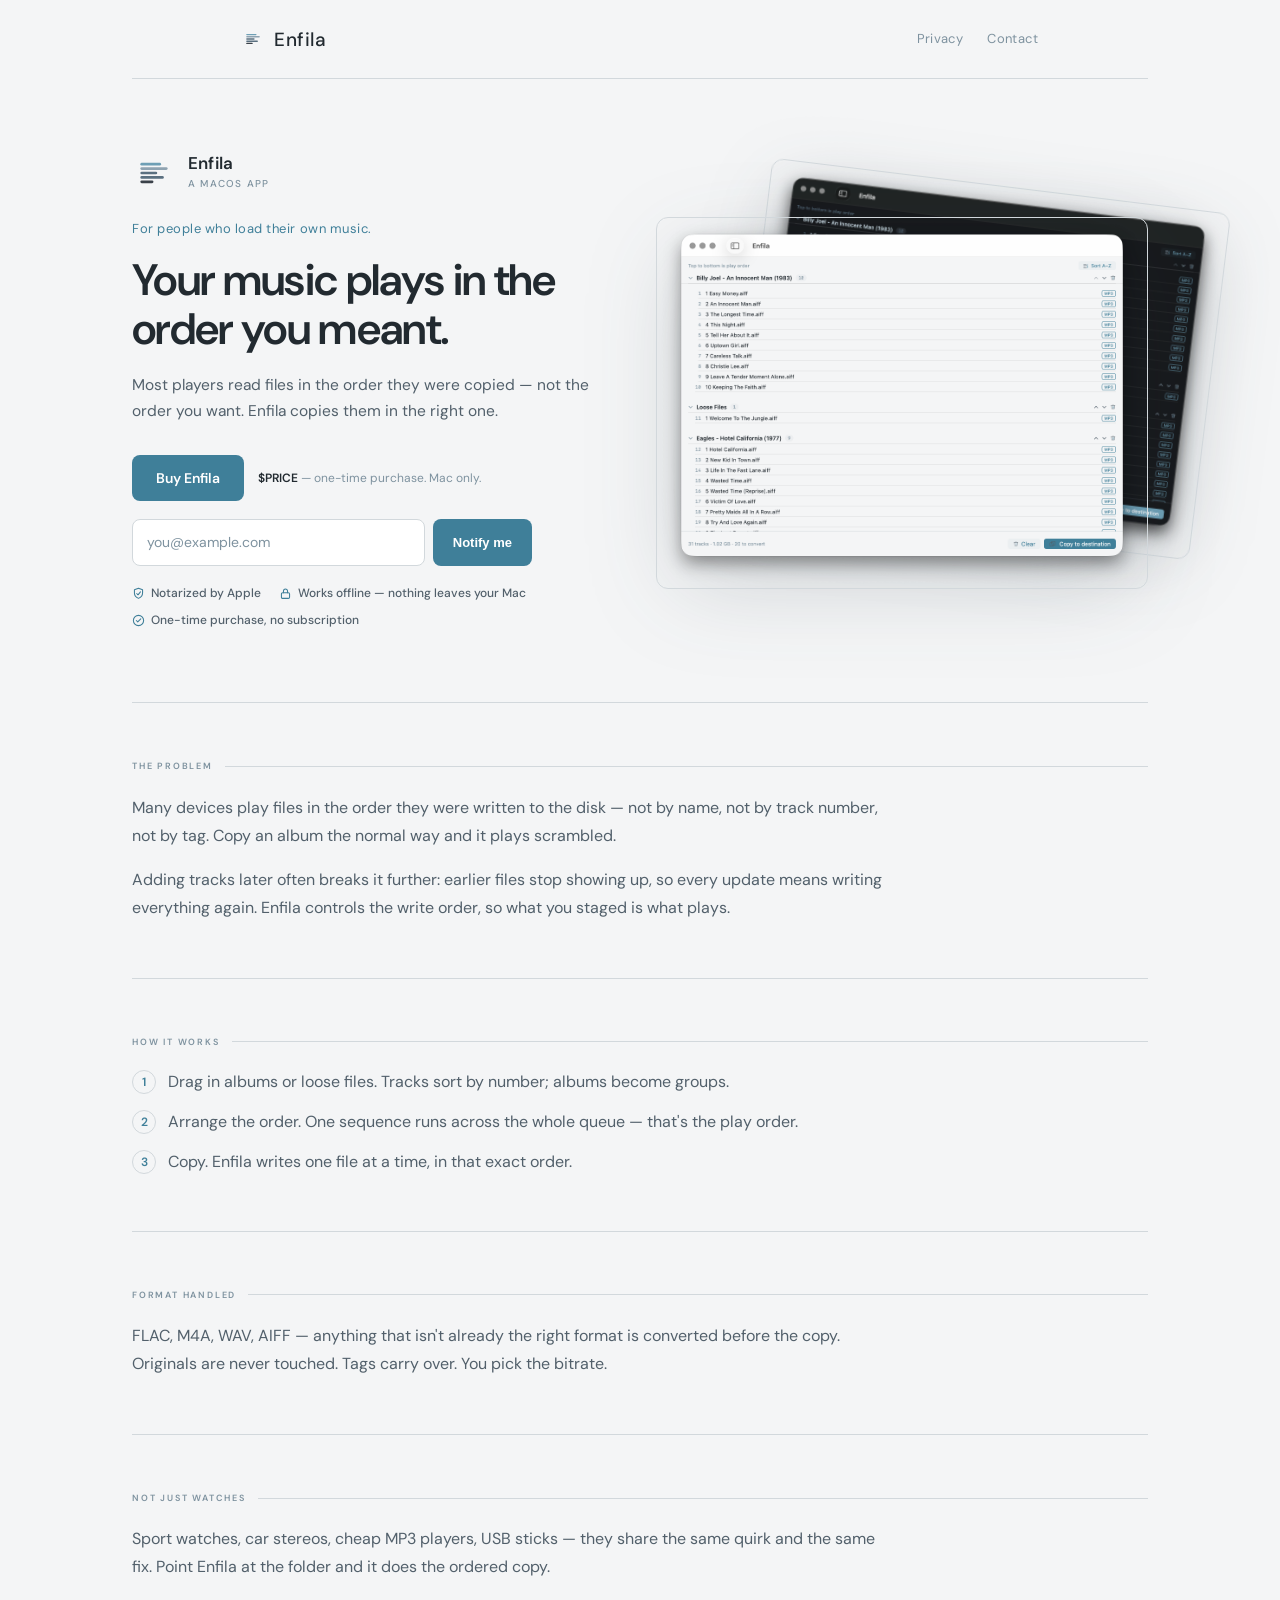
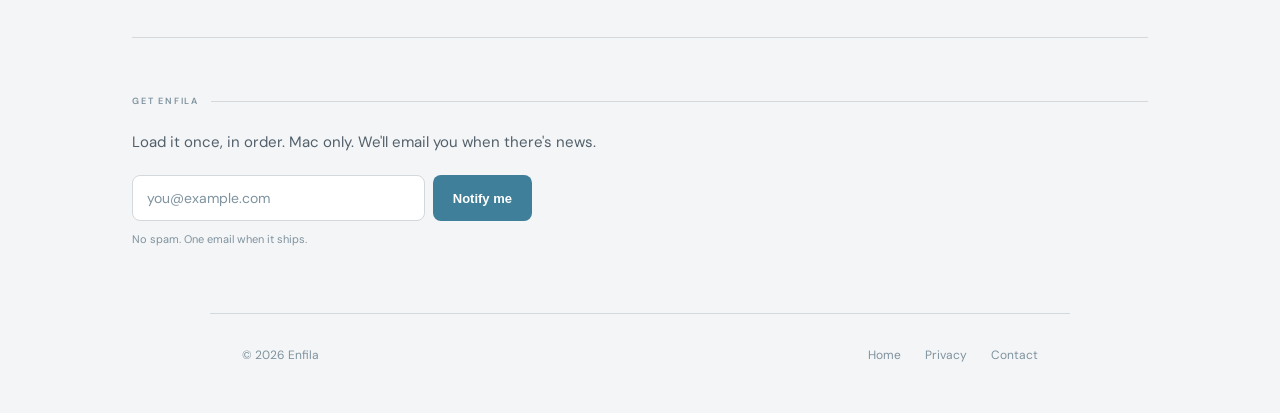
==== index.html @ cf87464e "Enfila marketing site + privacy page" ====
<!DOCTYPE html>
<html lang="en">
<head>
<meta charset="utf-8">
<meta name="viewport" content="width=device-width, initial-scale=1">
<title>Enfila — your music plays in the order you meant</title>
<meta name="description" content="Enfila stages music and writes it to a device in a deliberate order, so it plays the way you arranged it. A native macOS tool.">
<meta property="og:title" content="Enfila — your music plays in the order you meant">
<meta property="og:description" content="Most players read files in the order they were copied, not the order you want. Enfila fixes that.">
<meta property="og:type" content="website">
<link rel="icon" href="img/mark.svg" type="image/svg+xml">
<link rel="preconnect" href="https://fonts.googleapis.com">
<link rel="preconnect" href="https://fonts.gstatic.com" crossorigin>
<link href="https://fonts.googleapis.com/css2?family=DM+Sans:wght@400;500;600&display=swap" rel="stylesheet">
<link rel="stylesheet" href="css/style.css">
</head>
<body>

<!-- Nav -->
<nav>
  <a href="index.html" class="nav-wordmark" aria-label="Enfila home">
    <svg width="22" height="22" viewBox="0 0 1024 1024" aria-hidden="true">
      <rect x="194.56" y="275.46" width="482.51" height="63.49" rx="31.74" fill="#6E9FB5"/>
      <rect x="194.56" y="377.86" width="634.88" height="63.49" rx="31.74" fill="#8FA3B1"/>
      <rect x="194.56" y="480.26" width="393.63" height="63.49" rx="31.74" fill="#5A7080"/>
      <rect x="194.56" y="582.66" width="546.00" height="63.49" rx="31.74" fill="#5A7080"/>
      <rect x="194.56" y="685.06" width="304.74" height="63.49" rx="31.74" fill="#3A4149"/>
    </svg>
    <span class="nav-wordmark-text">Enfila</span>
  </a>
  <div class="nav-links">
    <a href="privacy.html">Privacy</a>
    <a href="mailto:Hello@enfila.app">Contact</a>
  </div>
</nav>

<div class="rule"><hr></div>

<!-- Hero -->
<section class="hero">
  <div class="hero-text">
    <div class="app-icon-mark">
      <svg width="44" height="44" viewBox="0 0 1024 1024" aria-hidden="true">
        <rect x="194.56" y="275.46" width="482.51" height="63.49" rx="31.74" fill="#6E9FB5"/>
        <rect x="194.56" y="377.86" width="634.88" height="63.49" rx="31.74" fill="#8FA3B1"/>
        <rect x="194.56" y="480.26" width="393.63" height="63.49" rx="31.74" fill="#5A7080"/>
        <rect x="194.56" y="582.66" width="546.00" height="63.49" rx="31.74" fill="#5A7080"/>
        <rect x="194.56" y="685.06" width="304.74" height="63.49" rx="31.74" fill="#3A4149"/>
      </svg>
      <div>
        <div class="app-icon-name">Enfila</div>
        <div class="app-icon-byline">A macOS app</div>
      </div>
    </div>

    <p class="hero-audience">For people who load their own music.</p>
    <h1>Your music plays in the order you meant.</h1>
    <p class="hero-sub">Most players read files in the order they were copied — not the order you want. Enfila copies them in the right one.</p>

    <!-- BUY ROW — keep when shipping; remove when pre-launch. -->
    <div class="buy-row">
      <a href="https://enfila.lemonsqueezy.com/checkout/buy/a7d39575-3db5-4ff4-99bb-8c974c9e13f9" class="buy-btn">Buy Enfila</a>
      <span class="buy-note"><strong class="buy-price">$PRICE</strong> — one-time purchase. Mac only.</span>
    </div>
    <!-- /BUY ROW -->

    <!-- EMAIL CAPTURE — keep when pre-launch; remove when shipping. -->
    <form class="email-form" action="FORM_ENDPOINT" method="post">
      <input type="email" name="email" placeholder="you@example.com" aria-label="Email address" required>
      <button type="submit">Notify me</button>
    </form>
    <!-- /EMAIL CAPTURE -->

    <div class="trust-row">
      <span class="trust-chip">
        <svg viewBox="0 0 16 16" fill="none" aria-hidden="true"><path d="M8 1.5l5 2v4c0 3.2-2.1 5.4-5 6.5-2.9-1.1-5-3.3-5-6.5v-4l5-2z" stroke="currentColor" stroke-width="1.3" stroke-linejoin="round"/><path d="M5.8 8l1.6 1.6L10.4 6" stroke="currentColor" stroke-width="1.3" stroke-linecap="round" stroke-linejoin="round"/></svg>
        Notarized by Apple
      </span>
      <span class="trust-chip">
        <svg viewBox="0 0 16 16" fill="none" aria-hidden="true"><rect x="3" y="7" width="10" height="7" rx="1.5" stroke="currentColor" stroke-width="1.3"/><path d="M5.5 7V5a2.5 2.5 0 015 0v2" stroke="currentColor" stroke-width="1.3" stroke-linecap="round"/></svg>
        Works offline — nothing leaves your Mac
      </span>
      <span class="trust-chip">
        <svg viewBox="0 0 16 16" fill="none" aria-hidden="true"><circle cx="8" cy="8" r="6.3" stroke="currentColor" stroke-width="1.3"/><path d="M5.3 8l1.8 1.8L10.8 6" stroke="currentColor" stroke-width="1.3" stroke-linecap="round" stroke-linejoin="round"/></svg>
        One-time purchase, no subscription
      </span>
    </div>
  </div>

  <!-- Dual screenshot: replace img/stage-*.png with real app exports (same paths). -->
  <div class="hero-graphic">
    <img class="shot-back" src="img/stage-dark.png" alt="" aria-hidden="true" loading="lazy">
    <img class="shot-front" src="img/stage-light.png" alt="The Enfila staging window: albums and tracks in a single play-order queue." loading="lazy">
  </div>
</section>

<div class="rule"><hr></div>

<!-- The problem -->
<section class="section">
  <div class="section-label">The problem</div>
  <div class="section-body">
    <p>Many devices play files in the order they were written to the disk — not by name, not by track number, not by tag. Copy an album the normal way and it plays scrambled.</p>
    <p>Adding tracks later often breaks it further: earlier files stop showing up, so every update means writing everything again. Enfila controls the write order, so what you staged is what plays.</p>
  </div>
</section>

<div class="rule"><hr></div>

<!-- How it works -->
<section class="section">
  <div class="section-label">How it works</div>
  <ol class="beats">
    <li>Drag in albums or loose files. Tracks sort by number; albums become groups.</li>
    <li>Arrange the order. One sequence runs across the whole queue — that's the play order.</li>
    <li>Copy. Enfila writes one file at a time, in that exact order.</li>
  </ol>
</section>

<div class="rule"><hr></div>

<!-- Format handled -->
<section class="section">
  <div class="section-label">Format handled</div>
  <div class="section-body">
    <p>FLAC, M4A, WAV, AIFF — anything that isn't already the right format is converted before the copy. Originals are never touched. Tags carry over. You pick the bitrate.</p>
  </div>
</section>

<div class="rule"><hr></div>

<!-- Not just watches -->
<section class="section">
  <div class="section-label">Not just watches</div>
  <div class="section-body">
    <p>Sport watches, car stereos, cheap MP3 players, USB sticks — they share the same quirk and the same fix. Point Enfila at the folder and it does the ordered copy.</p>
  </div>
</section>

<div class="rule"><hr></div>

<!-- Close -->
<section class="section" id="get">
  <div class="section-label">Get Enfila</div>
  <p class="close-caption">Load it once, in order. Mac only. We'll email you when there's news.</p>

  <!-- EMAIL CAPTURE — keep when pre-launch; swap for the buy row below when shipping. -->
  <form class="email-form" action="FORM_ENDPOINT" method="post">
    <input type="email" name="email" placeholder="you@example.com" aria-label="Email address" required>
    <button type="submit">Notify me</button>
  </form>
  <p class="form-note">No spam. One email when it ships.</p>
  <!-- /EMAIL CAPTURE -->

  <!-- BUY ROW — keep when shipping; remove when pre-launch.
  <div class="buy-row">
    <a href="https://enfila.lemonsqueezy.com/checkout/buy/a7d39575-3db5-4ff4-99bb-8c974c9e13f9" class="buy-btn">Buy Enfila</a>
    <span class="buy-note"><strong class="buy-price">$PRICE</strong> — one-time purchase. Mac only.</span>
  </div>
  -->
</section>

<footer>
  <span class="footer-copy">© 2026 Enfila</span>
  <div class="footer-links">
    <a href="index.html">Home</a>
    <a href="privacy.html">Privacy</a>
    <a href="mailto:Hello@enfila.app">Contact</a>
  </div>
</footer>

</body>
</html>
---- css/style.css ----
/* Enfila — marketing site.
   Palette via CSS variables. Light is the base; dark via prefers-color-scheme.
   No analytics, no tracking, no cookies. */

:root {
  --bg:     #F4F5F6;
  --card:   #FFFFFF;
  --border: #D2D8DC;
  --muted:  #7E929F;
  --stroke: #52606B;
  --text:   #222A30;
  --accent: #3F7F99;
  --accent-hover: #356a80;
  --accent-ink: #FFFFFF;
  --shadow: rgba(40,55,65,0.18);
  --shadow-strong: rgba(40,55,65,0.28);
}

@media (prefers-color-scheme: dark) {
  :root {
    --bg:     #16191C;
    --card:   #1E2226;
    --border: #3A4149;
    --muted:  #5A7080;
    --stroke: #8FA3B1;
    --text:   #C8D8E2;
    --accent: #6E9FB5;
    --accent-hover: #7fb0c6;
    --accent-ink: #0E1417;
    --shadow: rgba(0,0,0,0.45);
    --shadow-strong: rgba(0,0,0,0.55);
  }
}

*, *::before, *::after { box-sizing: border-box; margin: 0; padding: 0; }

html { font-size: 16px; -webkit-text-size-adjust: 100%; }

body {
  background: var(--bg);
  color: var(--text);
  font-family: "DM Sans", system-ui, -apple-system, "Segoe UI", Roboto, sans-serif;
  line-height: 1.6;
  -webkit-font-smoothing: antialiased;
}

a { color: var(--accent); text-decoration: none; }
a:hover { text-decoration: underline; }

/* ---- Nav ---- */
nav {
  max-width: 860px;
  margin: 0 auto;
  padding: 1.75rem 2rem;
  display: flex;
  align-items: center;
  justify-content: space-between;
}
.nav-wordmark {
  display: flex;
  align-items: center;
  gap: 10px;
  color: var(--text);
}
.nav-wordmark:hover { text-decoration: none; }
.nav-wordmark svg { display: block; }
.nav-wordmark-text {
  font-size: 19px;
  font-weight: 500;
  letter-spacing: 0.03em;
  line-height: 1;
}
.nav-links { display: flex; gap: 1.5rem; align-items: baseline; }
.nav-links a {
  font-size: 13px;
  color: var(--muted);
  letter-spacing: 0.03em;
}
.nav-links a:hover { color: var(--text); }

/* ---- Hairline rule ---- */
.rule { max-width: 1080px; margin: 0 auto; padding: 0 2rem; }
.rule hr { border: none; border-top: 1px solid var(--border); }

/* ---- Hero ---- */
.hero {
  max-width: 1080px;
  margin: 0 auto;
  padding: 4.5rem 2rem;
  display: grid;
  grid-template-columns: 1fr 1.05fr;
  gap: 3.5rem;
  align-items: center;
}
.app-icon-mark {
  display: flex; align-items: center; gap: 12px;
  margin-bottom: 1.5rem;
}
.app-icon-mark svg { display: block; }
.app-icon-name {
  font-size: 17px; font-weight: 600; color: var(--text);
  line-height: 1.1; letter-spacing: 0.01em;
}
.app-icon-byline {
  font-size: 10px; font-weight: 500;
  letter-spacing: 0.12em; text-transform: uppercase;
  color: var(--muted); margin-top: 3px;
}
.hero-audience {
  font-size: 13px;
  color: var(--accent);
  letter-spacing: 0.04em;
  margin-bottom: 1rem;
}
.hero h1 {
  font-size: clamp(28px, 4vw, 44px);
  font-weight: 600;
  line-height: 1.12;
  letter-spacing: -0.015em;
  color: var(--text);
  margin-bottom: 1.1rem;
}
.hero-sub {
  font-size: 15.5px;
  color: var(--stroke);
  line-height: 1.7;
  margin-bottom: 1.9rem;
  max-width: 32em;
}

/* ---- Buy / email ---- */
.buy-row {
  display: flex; align-items: center; gap: 14px;
  flex-wrap: wrap; margin-bottom: 18px;
}
.buy-btn {
  display: inline-block;
  padding: 12px 24px;
  font-size: 14px;
  font-weight: 600;
  background: var(--accent);
  color: var(--accent-ink);
  border: none;
  border-radius: 8px;
  cursor: pointer;
  white-space: nowrap;
  transition: background 0.15s, opacity 0.15s;
}
.buy-btn:hover { background: var(--accent-hover); text-decoration: none; }
.buy-note { font-size: 12px; color: var(--muted); }
.buy-price { font-weight: 600; color: var(--text); }

.email-form { display: flex; gap: 8px; max-width: 400px; margin-bottom: 18px; }
.email-form input[type="email"] {
  flex: 1; min-width: 0;
  padding: 11px 14px;
  font: inherit; font-size: 14px;
  background: var(--card);
  border: 1px solid var(--border);
  border-radius: 8px;
  color: var(--text);
  outline: none;
  transition: border-color 0.15s;
}
.email-form input[type="email"]::placeholder { color: var(--muted); }
.email-form input[type="email"]:focus { border-color: var(--accent); }
.email-form button {
  padding: 11px 20px;
  font-size: 13px; font-weight: 600;
  background: var(--accent);
  color: var(--accent-ink);
  border: none; border-radius: 8px;
  cursor: pointer; white-space: nowrap;
  transition: background 0.15s;
}
.email-form button:hover { background: var(--accent-hover); }
.form-note { font-size: 11px; color: var(--muted); margin-top: -8px; margin-bottom: 8px; }

/* trust chips */
.trust-row { display: flex; flex-wrap: wrap; gap: 8px 18px; margin-top: 4px; }
.trust-chip {
  display: inline-flex; align-items: center; gap: 6px;
  font-size: 12px; font-weight: 500;
  color: var(--stroke); white-space: nowrap;
}
.trust-chip svg { width: 13px; height: 13px; flex: none; color: var(--accent); }

/* ---- Hero graphic (dual screenshot overlap) ---- */
.hero-graphic { position: relative; padding: 9% 0 4%; }
.hero-graphic img {
  display: block; width: 100%; height: auto;
  border-radius: 12px;
  border: 1px solid var(--border);
}
.hero-graphic .shot-front {
  position: relative; z-index: 2;
  filter: drop-shadow(0 22px 44px var(--shadow));
}
.hero-graphic .shot-back {
  position: absolute; top: -4%; right: -9%;
  width: 94%; z-index: 1;
  transform: rotate(7deg);
  transform-origin: bottom left;
  filter: drop-shadow(0 18px 36px var(--shadow-strong));
}

/* ---- Sections ---- */
.section { max-width: 1080px; margin: 0 auto; padding: 3.5rem 2rem; }
.section-label {
  font-size: 9px; font-weight: 600;
  letter-spacing: 0.2em; text-transform: uppercase;
  color: var(--muted);
  margin-bottom: 1.25rem;
  display: flex; align-items: center; gap: 12px;
}
.section-label::after { content: ''; flex: 1; height: 1px; background: var(--border); }
.section-body { max-width: 760px; }
.section-body p {
  font-size: 16px;
  color: var(--stroke);
  line-height: 1.75;
}
.section-body p + p { margin-top: 1rem; }

/* numbered beats */
.beats { list-style: none; max-width: 760px; margin-top: 0.25rem; }
.beats li {
  position: relative;
  padding: 0 0 0.9rem 36px;
  color: var(--stroke);
  font-size: 16px;
  line-height: 1.6;
}
.beats li:last-child { padding-bottom: 0; }
.beats li::before {
  counter-increment: beat;
  content: counter(beat);
  position: absolute; left: 0; top: 1px;
  width: 24px; height: 24px;
  border: 1px solid var(--border);
  border-radius: 999px;
  color: var(--accent);
  font-size: 12px; font-weight: 600;
  text-align: center; line-height: 23px;
}
.beats { counter-reset: beat; }

/* ---- Close ---- */
.close-caption {
  font-size: 15px; color: var(--stroke);
  line-height: 1.75; max-width: 480px; margin-bottom: 1.25rem;
}

/* ---- Footer ---- */
footer {
  max-width: 860px;
  margin: 0 auto;
  padding: 2rem 2rem 3rem;
  display: flex; justify-content: space-between; align-items: baseline;
  border-top: 1px solid var(--border);
}
.footer-copy { font-size: 12px; color: var(--muted); }
.footer-links { display: flex; gap: 1.5rem; }
.footer-links a { font-size: 12px; color: var(--muted); }
.footer-links a:hover { color: var(--text); }

/* ---- Privacy page ---- */
.page { max-width: 760px; margin: 0 auto; padding: 3.5rem 2rem 1rem; }
.page h1 { font-size: 30px; font-weight: 600; margin-bottom: 6px; letter-spacing: -0.01em; }
.page .updated { color: var(--muted); font-size: 13px; margin-bottom: 2rem; }
.page h2 {
  font-size: 11px; font-weight: 600;
  letter-spacing: 0.16em; text-transform: uppercase;
  color: var(--muted);
  margin: 2.25rem 0 0.6rem;
}
.page p, .page li { color: var(--stroke); font-size: 16px; line-height: 1.7; }
.page ul { padding-left: 20px; margin-top: 0.4rem; }
.page li { margin-bottom: 0.3rem; }

/* ---- Responsive ---- */
@media (max-width: 760px) {
  .hero {
    grid-template-columns: 1fr;
    gap: 2.5rem;
    padding: 3rem 2rem;
  }
  .hero-graphic { padding: 0; margin-top: 0.5rem; }
  .hero-graphic .shot-back {
    position: relative; top: 0; right: 0; width: 100%;
    transform: none; margin-bottom: 1rem;
  }
  .email-form { max-width: 100%; }
  footer { flex-direction: column; gap: 1rem; }
}
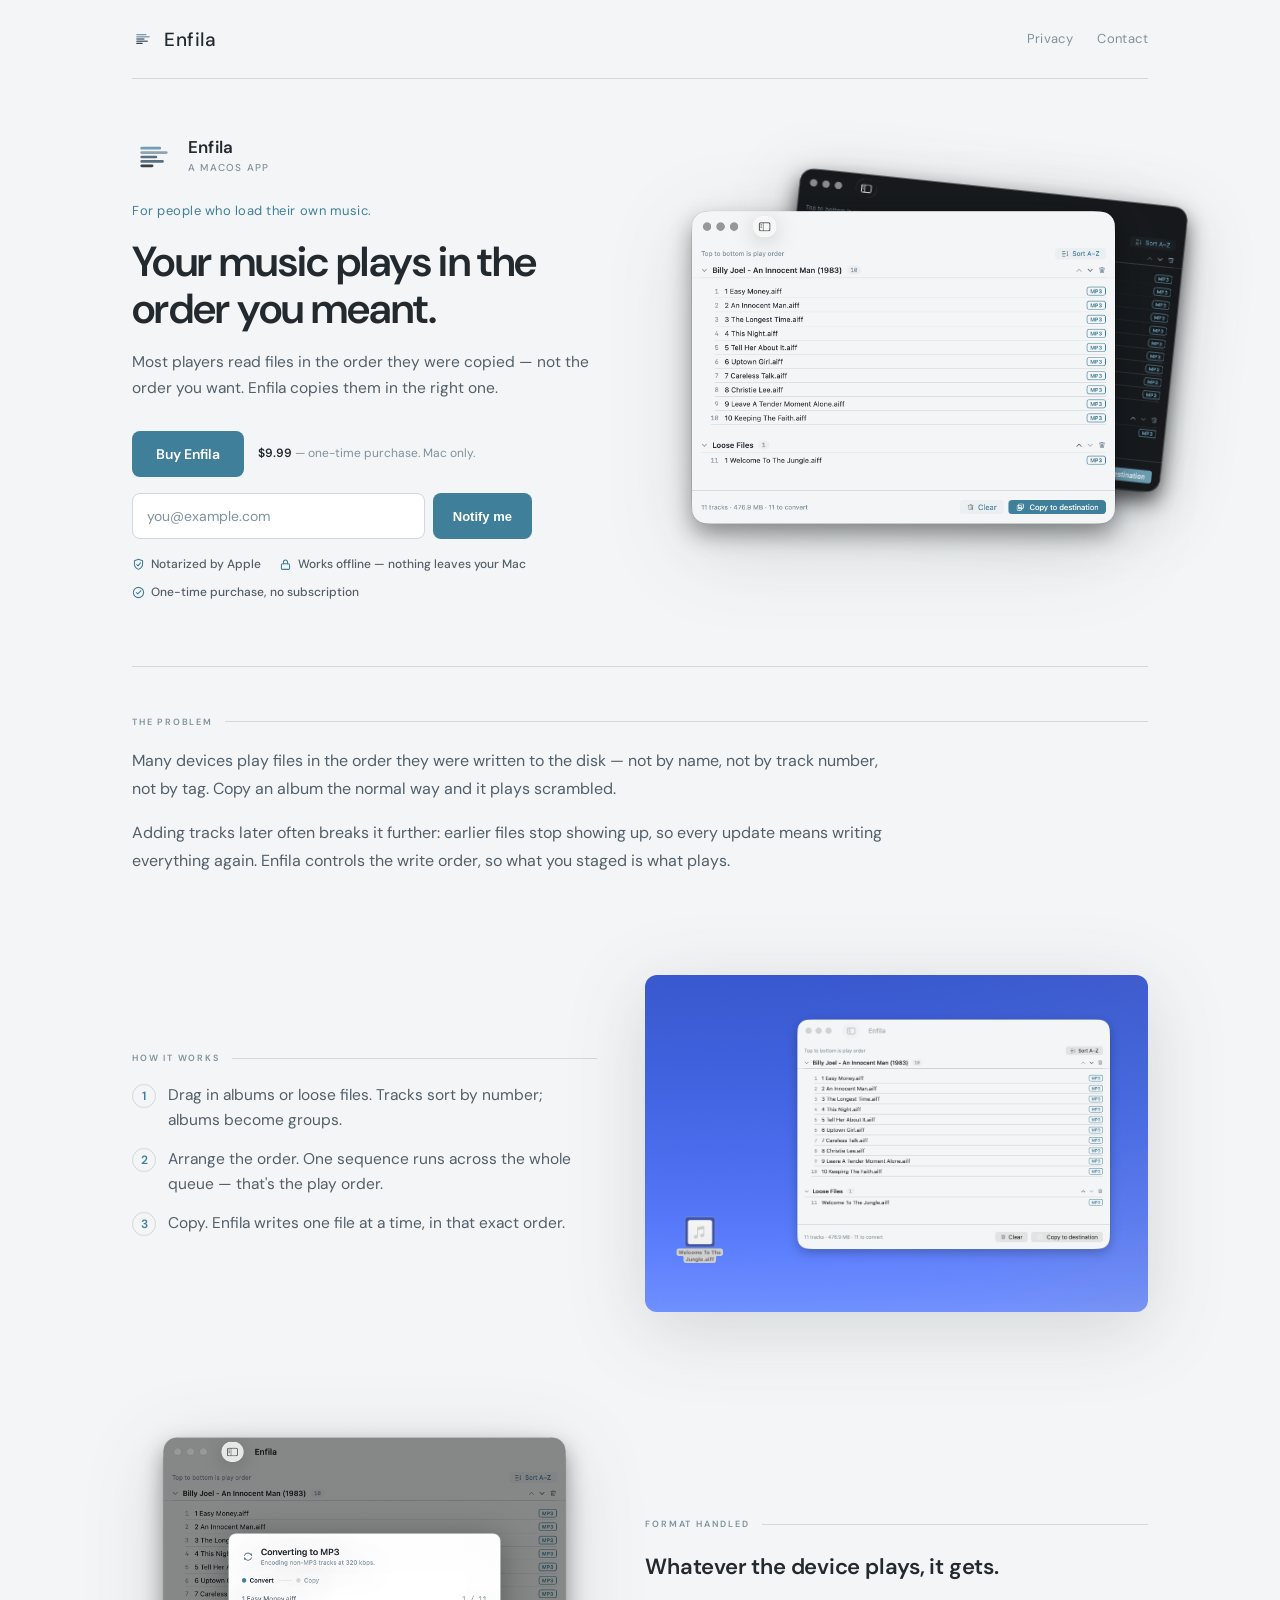
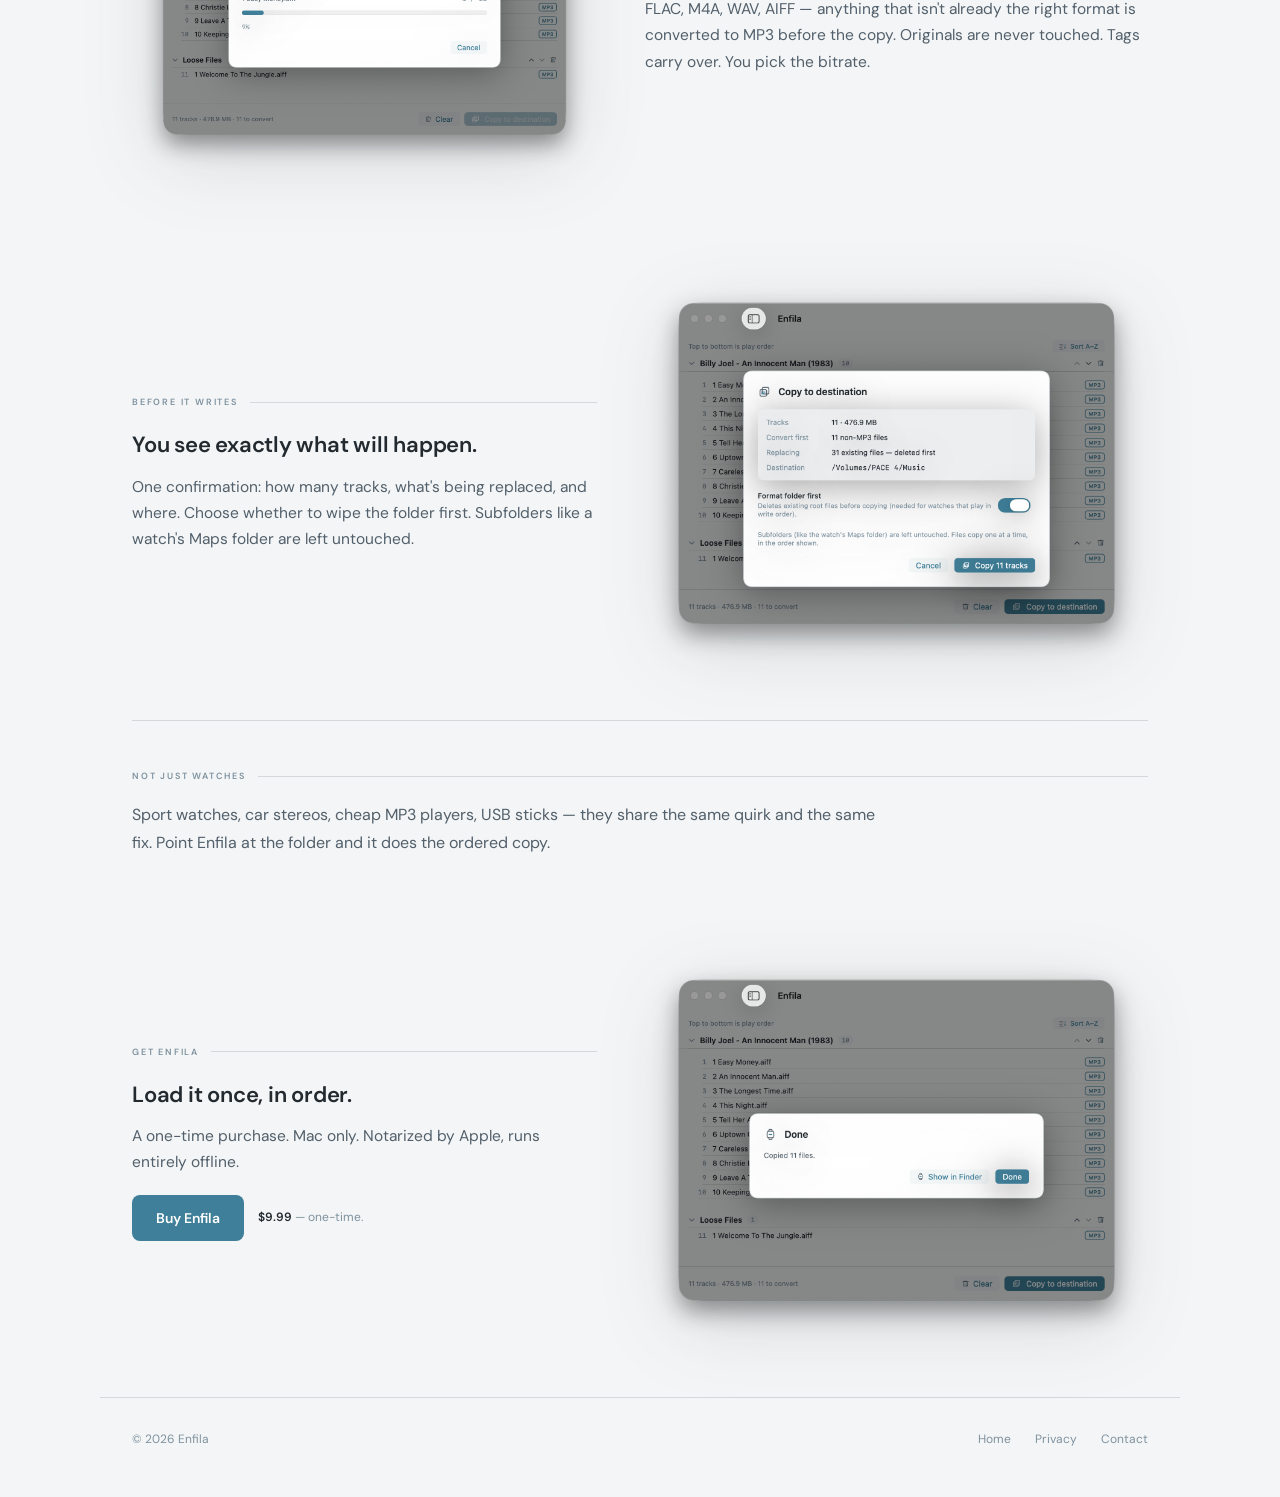
==== commit 524a1e53: "Real app screenshots, aligned nav/footer, contact page, $9.99" ====
--- a/index.html
+++ b/index.html
@@ -17,7 +17,7 @@
 <body>
 
 <!-- Nav -->
-<nav>
+<nav class="band">
   <a href="index.html" class="nav-wordmark" aria-label="Enfila home">
     <svg width="22" height="22" viewBox="0 0 1024 1024" aria-hidden="true">
       <rect x="194.56" y="275.46" width="482.51" height="63.49" rx="31.74" fill="#6E9FB5"/>
@@ -30,14 +30,14 @@
   </a>
   <div class="nav-links">
     <a href="privacy.html">Privacy</a>
-    <a href="mailto:Hello@enfila.app">Contact</a>
+    <a href="contact.html">Contact</a>
   </div>
 </nav>
 
-<div class="rule"><hr></div>
+<div class="rule band"><hr></div>
 
 <!-- Hero -->
-<section class="hero">
+<section class="hero band">
   <div class="hero-text">
     <div class="app-icon-mark">
       <svg width="44" height="44" viewBox="0 0 1024 1024" aria-hidden="true">
@@ -60,7 +60,7 @@
     <!-- BUY ROW — keep when shipping; remove when pre-launch. -->
     <div class="buy-row">
       <a href="https://enfila.lemonsqueezy.com/checkout/buy/a7d39575-3db5-4ff4-99bb-8c974c9e13f9" class="buy-btn">Buy Enfila</a>
-      <span class="buy-note"><strong class="buy-price">$PRICE</strong> — one-time purchase. Mac only.</span>
+      <span class="buy-note"><strong class="buy-price">$9.99</strong> — one-time purchase. Mac only.</span>
     </div>
     <!-- /BUY ROW -->
 
@@ -87,17 +87,17 @@
     </div>
   </div>
 
-  <!-- Dual screenshot: replace img/stage-*.png with real app exports (same paths). -->
+  <!-- Dual screenshot: dark behind, light in front -->
   <div class="hero-graphic">
     <img class="shot-back" src="img/stage-dark.png" alt="" aria-hidden="true" loading="lazy">
     <img class="shot-front" src="img/stage-light.png" alt="The Enfila staging window: albums and tracks in a single play-order queue." loading="lazy">
   </div>
 </section>
 
-<div class="rule"><hr></div>
+<div class="rule band"><hr></div>
 
 <!-- The problem -->
-<section class="section">
+<section class="section band">
   <div class="section-label">The problem</div>
   <div class="section-body">
     <p>Many devices play files in the order they were written to the disk — not by name, not by track number, not by tag. Copy an album the normal way and it plays scrambled.</p>
@@ -105,67 +105,89 @@
   </div>
 </section>
 
-<div class="rule"><hr></div>
-
-<!-- How it works -->
-<section class="section">
-  <div class="section-label">How it works</div>
-  <ol class="beats">
-    <li>Drag in albums or loose files. Tracks sort by number; albums become groups.</li>
-    <li>Arrange the order. One sequence runs across the whole queue — that's the play order.</li>
-    <li>Copy. Enfila writes one file at a time, in that exact order.</li>
-  </ol>
-</section>
-
-<div class="rule"><hr></div>
-
-<!-- Format handled -->
-<section class="section">
-  <div class="section-label">Format handled</div>
-  <div class="section-body">
-    <p>FLAC, M4A, WAV, AIFF — anything that isn't already the right format is converted before the copy. Originals are never touched. Tags carry over. You pick the bitrate.</p>
+<!-- How it works (text + drag screenshot) -->
+<section class="feature band">
+  <div class="feature-text">
+    <div class="section-label">How it works</div>
+    <ol class="beats">
+      <li>Drag in albums or loose files. Tracks sort by number; albums become groups.</li>
+      <li>Arrange the order. One sequence runs across the whole queue — that's the play order.</li>
+      <li>Copy. Enfila writes one file at a time, in that exact order.</li>
+    </ol>
+  </div>
+  <div class="feature-shot">
+    <picture>
+      <source srcset="img/drag-dark.png" media="(prefers-color-scheme: dark)">
+      <img src="img/drag-light.png" alt="Dragging a track onto the Enfila window to stage it." loading="lazy">
+    </picture>
   </div>
 </section>
 
-<div class="rule"><hr></div>
+<!-- Format handled (convert screenshot + text) -->
+<section class="feature reverse band">
+  <div class="feature-text">
+    <div class="section-label">Format handled</div>
+    <h2>Whatever the device plays, it gets.</h2>
+    <p>FLAC, M4A, WAV, AIFF — anything that isn't already the right format is converted to MP3 before the copy. Originals are never touched. Tags carry over. You pick the bitrate.</p>
+  </div>
+  <div class="feature-shot">
+    <picture>
+      <source srcset="img/convert-dark.png" media="(prefers-color-scheme: dark)">
+      <img src="img/convert-light.png" alt="Enfila converting non-MP3 tracks before copying." loading="lazy">
+    </picture>
+  </div>
+</section>
+
+<!-- Safe copy (text + confirm screenshot) -->
+<section class="feature band">
+  <div class="feature-text">
+    <div class="section-label">Before it writes</div>
+    <h2>You see exactly what will happen.</h2>
+    <p>One confirmation: how many tracks, what's being replaced, and where. Choose whether to wipe the folder first. Subfolders like a watch's Maps folder are left untouched.</p>
+  </div>
+  <div class="feature-shot">
+    <picture>
+      <source srcset="img/confirm-dark.png" media="(prefers-color-scheme: dark)">
+      <img src="img/confirm-light.png" alt="Enfila's copy confirmation showing track count, what's replaced, and the destination." loading="lazy">
+    </picture>
+  </div>
+</section>
+
+<div class="rule band"><hr></div>
 
 <!-- Not just watches -->
-<section class="section">
+<section class="section band">
   <div class="section-label">Not just watches</div>
   <div class="section-body">
     <p>Sport watches, car stereos, cheap MP3 players, USB sticks — they share the same quirk and the same fix. Point Enfila at the folder and it does the ordered copy.</p>
   </div>
 </section>
 
-<div class="rule"><hr></div>
-
-<!-- Close -->
-<section class="section" id="get">
-  <div class="section-label">Get Enfila</div>
-  <p class="close-caption">Load it once, in order. Mac only. We'll email you when there's news.</p>
-
-  <!-- EMAIL CAPTURE — keep when pre-launch; swap for the buy row below when shipping. -->
-  <form class="email-form" action="FORM_ENDPOINT" method="post">
-    <input type="email" name="email" placeholder="you@example.com" aria-label="Email address" required>
-    <button type="submit">Notify me</button>
-  </form>
-  <p class="form-note">No spam. One email when it ships.</p>
-  <!-- /EMAIL CAPTURE -->
-
-  <!-- BUY ROW — keep when shipping; remove when pre-launch.
-  <div class="buy-row">
-    <a href="https://enfila.lemonsqueezy.com/checkout/buy/a7d39575-3db5-4ff4-99bb-8c974c9e13f9" class="buy-btn">Buy Enfila</a>
-    <span class="buy-note"><strong class="buy-price">$PRICE</strong> — one-time purchase. Mac only.</span>
+<!-- Close (CTA + done screenshot) -->
+<section class="feature band" id="get">
+  <div class="feature-text">
+    <div class="section-label">Get Enfila</div>
+    <h2>Load it once, in order.</h2>
+    <p class="close-caption">A one-time purchase. Mac only. Notarized by Apple, runs entirely offline.</p>
+    <div class="buy-row">
+      <a href="https://enfila.lemonsqueezy.com/checkout/buy/a7d39575-3db5-4ff4-99bb-8c974c9e13f9" class="buy-btn">Buy Enfila</a>
+      <span class="buy-note"><strong class="buy-price">$9.99</strong> — one-time.</span>
+    </div>
   </div>
-  -->
+  <div class="feature-shot">
+    <picture>
+      <source srcset="img/done-dark.png" media="(prefers-color-scheme: dark)">
+      <img src="img/done-light.png" alt="Enfila finished: files copied in order." loading="lazy">
+    </picture>
+  </div>
 </section>
 
-<footer>
+<footer class="band">
   <span class="footer-copy">© 2026 Enfila</span>
   <div class="footer-links">
     <a href="index.html">Home</a>
     <a href="privacy.html">Privacy</a>
-    <a href="mailto:Hello@enfila.app">Contact</a>
+    <a href="contact.html">Contact</a>
   </div>
 </footer>
 
--- a/css/style.css
+++ b/css/style.css
@@ -1,6 +1,5 @@
 /* Enfila — marketing site.
-   Palette via CSS variables. Light is the base; dark via prefers-color-scheme.
-   No analytics, no tracking, no cookies. */
+   Light is the base; dark via prefers-color-scheme. No analytics/cookies. */
 
 :root {
   --bg:     #F4F5F6;
@@ -12,8 +11,11 @@
   --accent: #3F7F99;
   --accent-hover: #356a80;
   --accent-ink: #FFFFFF;
-  --shadow: rgba(40,55,65,0.18);
-  --shadow-strong: rgba(40,55,65,0.28);
+  --shadow: rgba(40,55,65,0.16);
+  --shadow-strong: rgba(40,55,65,0.24);
+
+  --w: 1080px;          /* shared band width — keeps nav/footer/body aligned */
+  --pad: 2rem;
 }
 
 @media (prefers-color-scheme: dark) {
@@ -32,6 +34,9 @@
   }
 }
 
+/* Narrow pages (privacy, contact): everything aligns to a tighter column. */
+body.narrow { --w: 760px; }
+
 *, *::before, *::after { box-sizing: border-box; margin: 0; padding: 0; }
 
 html { font-size: 16px; -webkit-text-size-adjust: 100%; }
@@ -47,216 +52,161 @@
 a { color: var(--accent); text-decoration: none; }
 a:hover { text-decoration: underline; }
 
+/* Every top-level band shares the same width + padding, so left edges align. */
+.band {
+  max-width: var(--w);
+  margin: 0 auto;
+  padding-left: var(--pad);
+  padding-right: var(--pad);
+}
+
 /* ---- Nav ---- */
 nav {
-  max-width: 860px;
-  margin: 0 auto;
-  padding: 1.75rem 2rem;
   display: flex;
   align-items: center;
   justify-content: space-between;
+  padding-top: 1.75rem;
+  padding-bottom: 1.75rem;
 }
 .nav-wordmark {
-  display: flex;
-  align-items: center;
-  gap: 10px;
+  display: flex; align-items: center; gap: 10px;
   color: var(--text);
 }
 .nav-wordmark:hover { text-decoration: none; }
 .nav-wordmark svg { display: block; }
-.nav-wordmark-text {
-  font-size: 19px;
-  font-weight: 500;
-  letter-spacing: 0.03em;
-  line-height: 1;
-}
+.nav-wordmark-text { font-size: 19px; font-weight: 500; letter-spacing: 0.03em; line-height: 1; }
 .nav-links { display: flex; gap: 1.5rem; align-items: baseline; }
-.nav-links a {
-  font-size: 13px;
-  color: var(--muted);
-  letter-spacing: 0.03em;
-}
+.nav-links a { font-size: 13px; color: var(--muted); letter-spacing: 0.03em; }
 .nav-links a:hover { color: var(--text); }
 
-/* ---- Hairline rule ---- */
-.rule { max-width: 1080px; margin: 0 auto; padding: 0 2rem; }
+/* ---- Hairline ---- */
 .rule hr { border: none; border-top: 1px solid var(--border); }
 
 /* ---- Hero ---- */
 .hero {
-  max-width: 1080px;
-  margin: 0 auto;
-  padding: 4.5rem 2rem;
   display: grid;
-  grid-template-columns: 1fr 1.05fr;
-  gap: 3.5rem;
+  grid-template-columns: 1fr 1.02fr;
+  gap: 3rem;
   align-items: center;
-}
-.app-icon-mark {
-  display: flex; align-items: center; gap: 12px;
-  margin-bottom: 1.5rem;
-}
+  padding-top: 3.5rem;
+  padding-bottom: 4rem;
+}
+.app-icon-mark { display: flex; align-items: center; gap: 12px; margin-bottom: 1.4rem; }
 .app-icon-mark svg { display: block; }
-.app-icon-name {
-  font-size: 17px; font-weight: 600; color: var(--text);
-  line-height: 1.1; letter-spacing: 0.01em;
-}
+.app-icon-name { font-size: 17px; font-weight: 600; line-height: 1.1; letter-spacing: 0.01em; }
 .app-icon-byline {
-  font-size: 10px; font-weight: 500;
-  letter-spacing: 0.12em; text-transform: uppercase;
-  color: var(--muted); margin-top: 3px;
-}
-.hero-audience {
-  font-size: 13px;
-  color: var(--accent);
-  letter-spacing: 0.04em;
-  margin-bottom: 1rem;
-}
+  font-size: 10px; font-weight: 500; letter-spacing: 0.12em;
+  text-transform: uppercase; color: var(--muted); margin-top: 3px;
+}
+.hero-audience { font-size: 13px; color: var(--accent); letter-spacing: 0.04em; margin-bottom: 1rem; }
 .hero h1 {
-  font-size: clamp(28px, 4vw, 44px);
-  font-weight: 600;
-  line-height: 1.12;
-  letter-spacing: -0.015em;
-  color: var(--text);
-  margin-bottom: 1.1rem;
+  font-size: clamp(28px, 4vw, 42px);
+  font-weight: 600; line-height: 1.12; letter-spacing: -0.015em;
+  margin-bottom: 1.05rem;
 }
 .hero-sub {
-  font-size: 15.5px;
-  color: var(--stroke);
-  line-height: 1.7;
-  margin-bottom: 1.9rem;
-  max-width: 32em;
+  font-size: 15.5px; color: var(--stroke); line-height: 1.7;
+  margin-bottom: 1.8rem; max-width: 32em;
 }
 
 /* ---- Buy / email ---- */
-.buy-row {
-  display: flex; align-items: center; gap: 14px;
-  flex-wrap: wrap; margin-bottom: 18px;
-}
+.buy-row { display: flex; align-items: center; gap: 14px; flex-wrap: wrap; margin-bottom: 16px; }
 .buy-btn {
-  display: inline-block;
-  padding: 12px 24px;
-  font-size: 14px;
-  font-weight: 600;
-  background: var(--accent);
-  color: var(--accent-ink);
-  border: none;
-  border-radius: 8px;
-  cursor: pointer;
-  white-space: nowrap;
-  transition: background 0.15s, opacity 0.15s;
+  display: inline-block; padding: 12px 24px;
+  font-size: 14px; font-weight: 600;
+  background: var(--accent); color: var(--accent-ink);
+  border: none; border-radius: 8px; cursor: pointer; white-space: nowrap;
+  transition: background 0.15s;
 }
 .buy-btn:hover { background: var(--accent-hover); text-decoration: none; }
 .buy-note { font-size: 12px; color: var(--muted); }
 .buy-price { font-weight: 600; color: var(--text); }
 
-.email-form { display: flex; gap: 8px; max-width: 400px; margin-bottom: 18px; }
+.email-form { display: flex; gap: 8px; max-width: 400px; margin-bottom: 16px; }
 .email-form input[type="email"] {
-  flex: 1; min-width: 0;
-  padding: 11px 14px;
+  flex: 1; min-width: 0; padding: 11px 14px;
   font: inherit; font-size: 14px;
-  background: var(--card);
-  border: 1px solid var(--border);
-  border-radius: 8px;
-  color: var(--text);
-  outline: none;
+  background: var(--card); border: 1px solid var(--border);
+  border-radius: 8px; color: var(--text); outline: none;
   transition: border-color 0.15s;
 }
 .email-form input[type="email"]::placeholder { color: var(--muted); }
 .email-form input[type="email"]:focus { border-color: var(--accent); }
 .email-form button {
-  padding: 11px 20px;
-  font-size: 13px; font-weight: 600;
-  background: var(--accent);
-  color: var(--accent-ink);
-  border: none; border-radius: 8px;
-  cursor: pointer; white-space: nowrap;
+  padding: 11px 20px; font-size: 13px; font-weight: 600;
+  background: var(--accent); color: var(--accent-ink);
+  border: none; border-radius: 8px; cursor: pointer; white-space: nowrap;
   transition: background 0.15s;
 }
 .email-form button:hover { background: var(--accent-hover); }
-.form-note { font-size: 11px; color: var(--muted); margin-top: -8px; margin-bottom: 8px; }
+.form-note { font-size: 11px; color: var(--muted); margin-top: -6px; margin-bottom: 8px; }
 
 /* trust chips */
 .trust-row { display: flex; flex-wrap: wrap; gap: 8px 18px; margin-top: 4px; }
-.trust-chip {
-  display: inline-flex; align-items: center; gap: 6px;
-  font-size: 12px; font-weight: 500;
-  color: var(--stroke); white-space: nowrap;
-}
+.trust-chip { display: inline-flex; align-items: center; gap: 6px; font-size: 12px; font-weight: 500; color: var(--stroke); white-space: nowrap; }
 .trust-chip svg { width: 13px; height: 13px; flex: none; color: var(--accent); }
 
-/* ---- Hero graphic (dual screenshot overlap) ---- */
-.hero-graphic { position: relative; padding: 9% 0 4%; }
-.hero-graphic img {
+/* ---- Hero graphic (dual screenshot, no border) ---- */
+.hero-graphic { position: relative; padding: 7% 0 3%; }
+.hero-graphic img { display: block; width: 100%; height: auto; border-radius: 10px; }
+.hero-graphic .shot-front { position: relative; z-index: 2; filter: drop-shadow(0 20px 40px var(--shadow)); }
+.hero-graphic .shot-back {
+  position: absolute; top: -3%; right: -8%; width: 92%; z-index: 1;
+  transform: rotate(6deg); transform-origin: bottom left;
+  filter: drop-shadow(0 16px 32px var(--shadow-strong));
+}
+
+/* ---- Plain text section ---- */
+.section { padding-top: 3rem; padding-bottom: 3rem; }
+.section-label {
+  font-size: 9px; font-weight: 600; letter-spacing: 0.2em; text-transform: uppercase;
+  color: var(--muted); margin-bottom: 1.1rem;
+  display: flex; align-items: center; gap: 12px;
+}
+.section-label::after { content: ''; flex: 1; height: 1px; background: var(--border); }
+.section-body { max-width: 760px; }
+.section-body p { font-size: 16px; color: var(--stroke); line-height: 1.75; }
+.section-body p + p { margin-top: 1rem; }
+
+.beats { list-style: none; max-width: 540px; margin-top: 0.25rem; }
+.beats li { position: relative; padding: 0 0 0.9rem 36px; color: var(--stroke); font-size: 15.5px; line-height: 1.6; }
+.beats li:last-child { padding-bottom: 0; }
+.beats { counter-reset: beat; }
+.beats li::before {
+  counter-increment: beat; content: counter(beat);
+  position: absolute; left: 0; top: 1px;
+  width: 24px; height: 24px; border: 1px solid var(--border); border-radius: 999px;
+  color: var(--accent); font-size: 12px; font-weight: 600; text-align: center; line-height: 23px;
+}
+
+/* ---- Feature: text + screenshot, alternating, no border ---- */
+.feature {
+  display: grid;
+  grid-template-columns: 1fr 1.08fr;
+  gap: 3rem;
+  align-items: center;
+  padding-top: 3.25rem;
+  padding-bottom: 3.25rem;
+}
+.feature.reverse .feature-text { order: 2; }
+.feature.reverse .feature-shot { order: 1; }
+.feature-text h2 { font-size: 22px; font-weight: 600; margin: 0 0 0.7rem; letter-spacing: -0.01em; }
+.feature-text p { font-size: 15.5px; color: var(--stroke); line-height: 1.7; max-width: 34em; }
+.feature-text p + p { margin-top: 0.8rem; }
+.feature-shot img {
   display: block; width: 100%; height: auto;
   border-radius: 12px;
-  border: 1px solid var(--border);
-}
-.hero-graphic .shot-front {
-  position: relative; z-index: 2;
-  filter: drop-shadow(0 22px 44px var(--shadow));
-}
-.hero-graphic .shot-back {
-  position: absolute; top: -4%; right: -9%;
-  width: 94%; z-index: 1;
-  transform: rotate(7deg);
-  transform-origin: bottom left;
-  filter: drop-shadow(0 18px 36px var(--shadow-strong));
-}
-
-/* ---- Sections ---- */
-.section { max-width: 1080px; margin: 0 auto; padding: 3.5rem 2rem; }
-.section-label {
-  font-size: 9px; font-weight: 600;
-  letter-spacing: 0.2em; text-transform: uppercase;
-  color: var(--muted);
-  margin-bottom: 1.25rem;
-  display: flex; align-items: center; gap: 12px;
-}
-.section-label::after { content: ''; flex: 1; height: 1px; background: var(--border); }
-.section-body { max-width: 760px; }
-.section-body p {
-  font-size: 16px;
-  color: var(--stroke);
-  line-height: 1.75;
-}
-.section-body p + p { margin-top: 1rem; }
-
-/* numbered beats */
-.beats { list-style: none; max-width: 760px; margin-top: 0.25rem; }
-.beats li {
-  position: relative;
-  padding: 0 0 0.9rem 36px;
-  color: var(--stroke);
-  font-size: 16px;
-  line-height: 1.6;
-}
-.beats li:last-child { padding-bottom: 0; }
-.beats li::before {
-  counter-increment: beat;
-  content: counter(beat);
-  position: absolute; left: 0; top: 1px;
-  width: 24px; height: 24px;
-  border: 1px solid var(--border);
-  border-radius: 999px;
-  color: var(--accent);
-  font-size: 12px; font-weight: 600;
-  text-align: center; line-height: 23px;
-}
-.beats { counter-reset: beat; }
+  filter: drop-shadow(0 16px 38px var(--shadow));
+}
 
 /* ---- Close ---- */
-.close-caption {
-  font-size: 15px; color: var(--stroke);
-  line-height: 1.75; max-width: 480px; margin-bottom: 1.25rem;
-}
+.close-caption { font-size: 15px; color: var(--stroke); line-height: 1.75; max-width: 480px; margin-bottom: 1.2rem; }
 
 /* ---- Footer ---- */
 footer {
-  max-width: 860px;
-  margin: 0 auto;
-  padding: 2rem 2rem 3rem;
-  display: flex; justify-content: space-between; align-items: baseline;
+  display: flex; justify-content: space-between; align-items: baseline; flex-wrap: wrap; gap: 12px;
+  padding-top: 2rem; padding-bottom: 3rem;
+  margin-top: 1rem;
   border-top: 1px solid var(--border);
 }
 .footer-copy { font-size: 12px; color: var(--muted); }
@@ -264,32 +214,24 @@
 .footer-links a { font-size: 12px; color: var(--muted); }
 .footer-links a:hover { color: var(--text); }
 
-/* ---- Privacy page ---- */
-.page { max-width: 760px; margin: 0 auto; padding: 3.5rem 2rem 1rem; }
+/* ---- Text pages (privacy, contact) ---- */
+.page { padding-top: 3rem; padding-bottom: 1rem; }
 .page h1 { font-size: 30px; font-weight: 600; margin-bottom: 6px; letter-spacing: -0.01em; }
 .page .updated { color: var(--muted); font-size: 13px; margin-bottom: 2rem; }
-.page h2 {
-  font-size: 11px; font-weight: 600;
-  letter-spacing: 0.16em; text-transform: uppercase;
-  color: var(--muted);
-  margin: 2.25rem 0 0.6rem;
-}
+.page h2 { font-size: 11px; font-weight: 600; letter-spacing: 0.16em; text-transform: uppercase; color: var(--muted); margin: 2.25rem 0 0.6rem; }
 .page p, .page li { color: var(--stroke); font-size: 16px; line-height: 1.7; }
 .page ul { padding-left: 20px; margin-top: 0.4rem; }
 .page li { margin-bottom: 0.3rem; }
+.page a { font-weight: 500; }
 
 /* ---- Responsive ---- */
 @media (max-width: 760px) {
-  .hero {
-    grid-template-columns: 1fr;
-    gap: 2.5rem;
-    padding: 3rem 2rem;
-  }
-  .hero-graphic { padding: 0; margin-top: 0.5rem; }
-  .hero-graphic .shot-back {
-    position: relative; top: 0; right: 0; width: 100%;
-    transform: none; margin-bottom: 1rem;
-  }
+  .hero, .feature, .feature.reverse { grid-template-columns: 1fr; gap: 2rem; }
+  .feature.reverse .feature-text,
+  .feature.reverse .feature-shot { order: 0; }
+  .hero { padding-top: 2.5rem; padding-bottom: 2.5rem; }
+  .hero-graphic { padding: 0; }
+  .hero-graphic .shot-back { position: relative; top: 0; right: 0; width: 100%; transform: none; margin-bottom: 1rem; }
   .email-form { max-width: 100%; }
   footer { flex-direction: column; gap: 1rem; }
 }
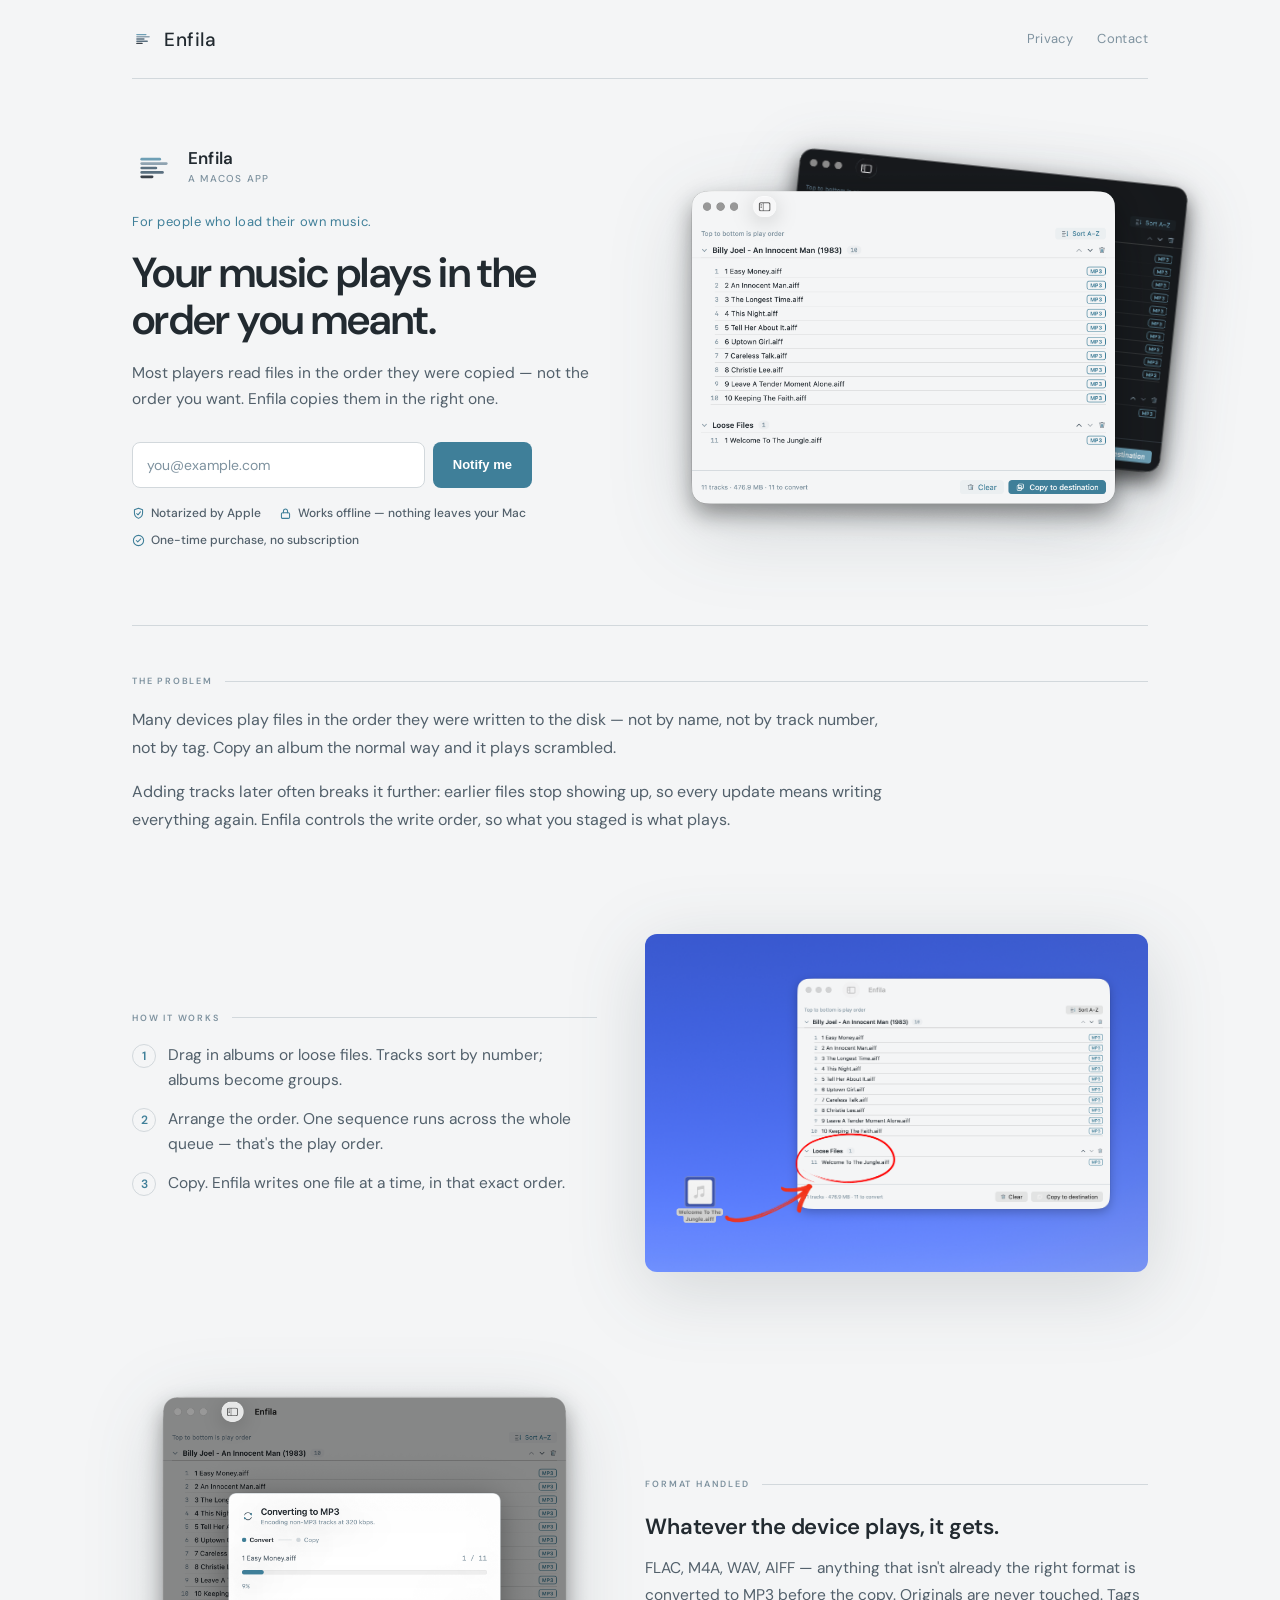
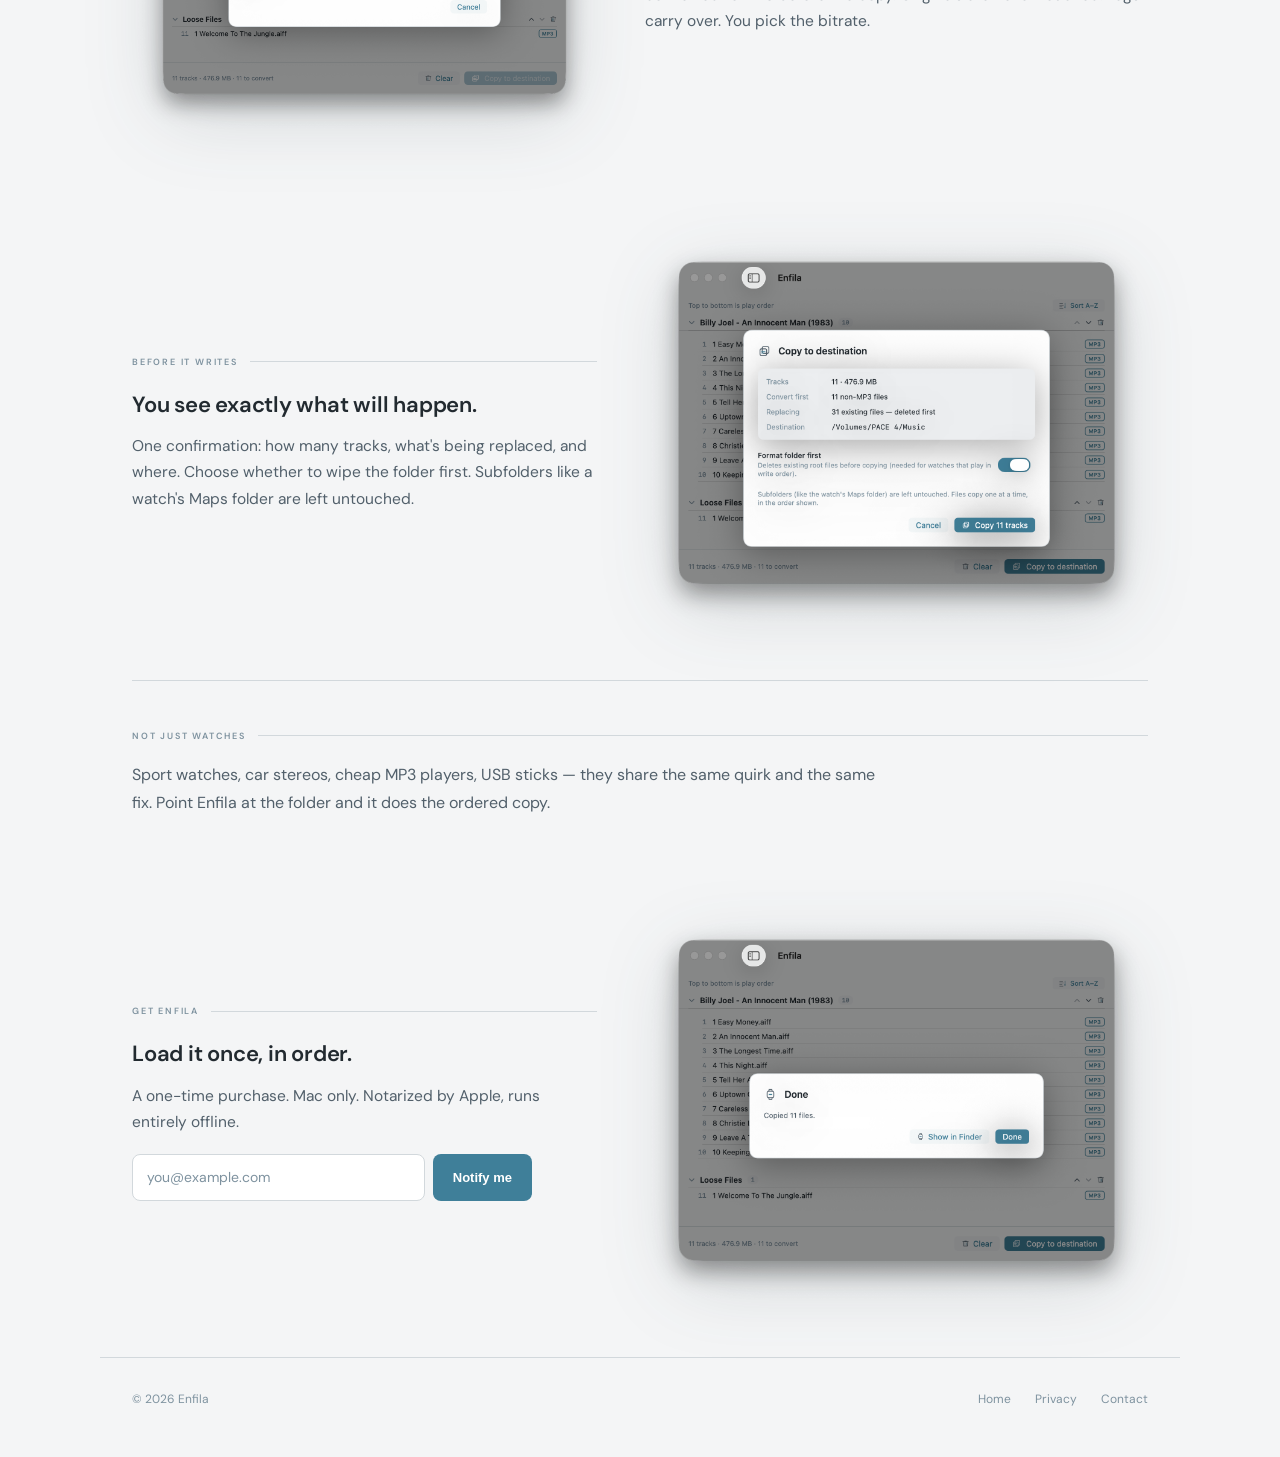
==== commit 1bdcc0af: "Pre-launch site updates - Swap drag screenshot for annotated version - Add real contact form (FormSu" ====
--- a/index.html
+++ b/index.html
@@ -57,15 +57,18 @@
     <h1>Your music plays in the order you meant.</h1>
     <p class="hero-sub">Most players read files in the order they were copied — not the order you want. Enfila copies them in the right one.</p>
 
-    <!-- BUY ROW — keep when shipping; remove when pre-launch. -->
+    <!-- BUY ROW — restore when the app is live; swap back in for EMAIL CAPTURE below.
     <div class="buy-row">
       <a href="https://enfila.lemonsqueezy.com/checkout/buy/a7d39575-3db5-4ff4-99bb-8c974c9e13f9" class="buy-btn">Buy Enfila</a>
       <span class="buy-note"><strong class="buy-price">$9.99</strong> — one-time purchase. Mac only.</span>
     </div>
-    <!-- /BUY ROW -->
-
-    <!-- EMAIL CAPTURE — keep when pre-launch; remove when shipping. -->
-    <form class="email-form" action="FORM_ENDPOINT" method="post">
+    -->
+
+    <!-- EMAIL CAPTURE — pre-launch; swap for BUY ROW above when shipping. -->
+    <form class="email-form" action="https://formsubmit.co/notify@enfila.app" method="post">
+      <input type="hidden" name="_subject" value="Enfila — notify me at launch">
+      <input type="hidden" name="_captcha" value="false">
+      <input type="text" name="_honey" style="display:none">
       <input type="email" name="email" placeholder="you@example.com" aria-label="Email address" required>
       <button type="submit">Notify me</button>
     </form>
@@ -116,10 +119,7 @@
     </ol>
   </div>
   <div class="feature-shot">
-    <picture>
-      <source srcset="img/drag-dark.png" media="(prefers-color-scheme: dark)">
-      <img src="img/drag-light.png" alt="Dragging a track onto the Enfila window to stage it." loading="lazy">
-    </picture>
+    <img src="img/drag-light.png" alt="Dragging a loose track onto the Enfila window — it lands in the queue ready to copy." loading="lazy">
   </div>
 </section>
 
@@ -169,10 +169,21 @@
     <div class="section-label">Get Enfila</div>
     <h2>Load it once, in order.</h2>
     <p class="close-caption">A one-time purchase. Mac only. Notarized by Apple, runs entirely offline.</p>
+    <!-- BUY ROW — restore when the app is live; swap back in for EMAIL CAPTURE below.
     <div class="buy-row">
       <a href="https://enfila.lemonsqueezy.com/checkout/buy/a7d39575-3db5-4ff4-99bb-8c974c9e13f9" class="buy-btn">Buy Enfila</a>
       <span class="buy-note"><strong class="buy-price">$9.99</strong> — one-time.</span>
     </div>
+    -->
+    <!-- EMAIL CAPTURE — pre-launch; swap for BUY ROW above when shipping. -->
+    <form class="email-form" action="https://formsubmit.co/notify@enfila.app" method="post">
+      <input type="hidden" name="_subject" value="Enfila — notify me at launch">
+      <input type="hidden" name="_captcha" value="false">
+      <input type="text" name="_honey" style="display:none">
+      <input type="email" name="email" placeholder="you@example.com" aria-label="Email address" required>
+      <button type="submit">Notify me</button>
+    </form>
+    <!-- /EMAIL CAPTURE -->
   </div>
   <div class="feature-shot">
     <picture>
--- a/css/style.css
+++ b/css/style.css
@@ -141,6 +141,34 @@
 .email-form button:hover { background: var(--accent-hover); }
 .form-note { font-size: 11px; color: var(--muted); margin-top: -6px; margin-bottom: 8px; }
 
+/* Contact form (multi-field) */
+.contact-form { max-width: 480px; margin-top: 1.75rem; }
+.contact-form .field { display: flex; flex-direction: column; gap: 6px; margin-bottom: 16px; }
+.contact-form label {
+  font-size: 11px; font-weight: 600; letter-spacing: 0.16em;
+  text-transform: uppercase; color: var(--muted);
+}
+.contact-form input,
+.contact-form select,
+.contact-form textarea {
+  width: 100%; padding: 11px 14px; font: inherit; font-size: 15px;
+  background: var(--card); border: 1px solid var(--border);
+  border-radius: 8px; color: var(--text); outline: none;
+  transition: border-color 0.15s;
+}
+.contact-form textarea { resize: vertical; line-height: 1.6; }
+.contact-form input::placeholder { color: var(--muted); }
+.contact-form input:focus,
+.contact-form select:focus,
+.contact-form textarea:focus { border-color: var(--accent); }
+.contact-form button {
+  padding: 11px 22px; font-size: 14px; font-weight: 600;
+  background: var(--accent); color: var(--accent-ink);
+  border: none; border-radius: 8px; cursor: pointer;
+  transition: background 0.15s;
+}
+.contact-form button:hover { background: var(--accent-hover); }
+
 /* trust chips */
 .trust-row { display: flex; flex-wrap: wrap; gap: 8px 18px; margin-top: 4px; }
 .trust-chip { display: inline-flex; align-items: center; gap: 6px; font-size: 12px; font-weight: 500; color: var(--stroke); white-space: nowrap; }
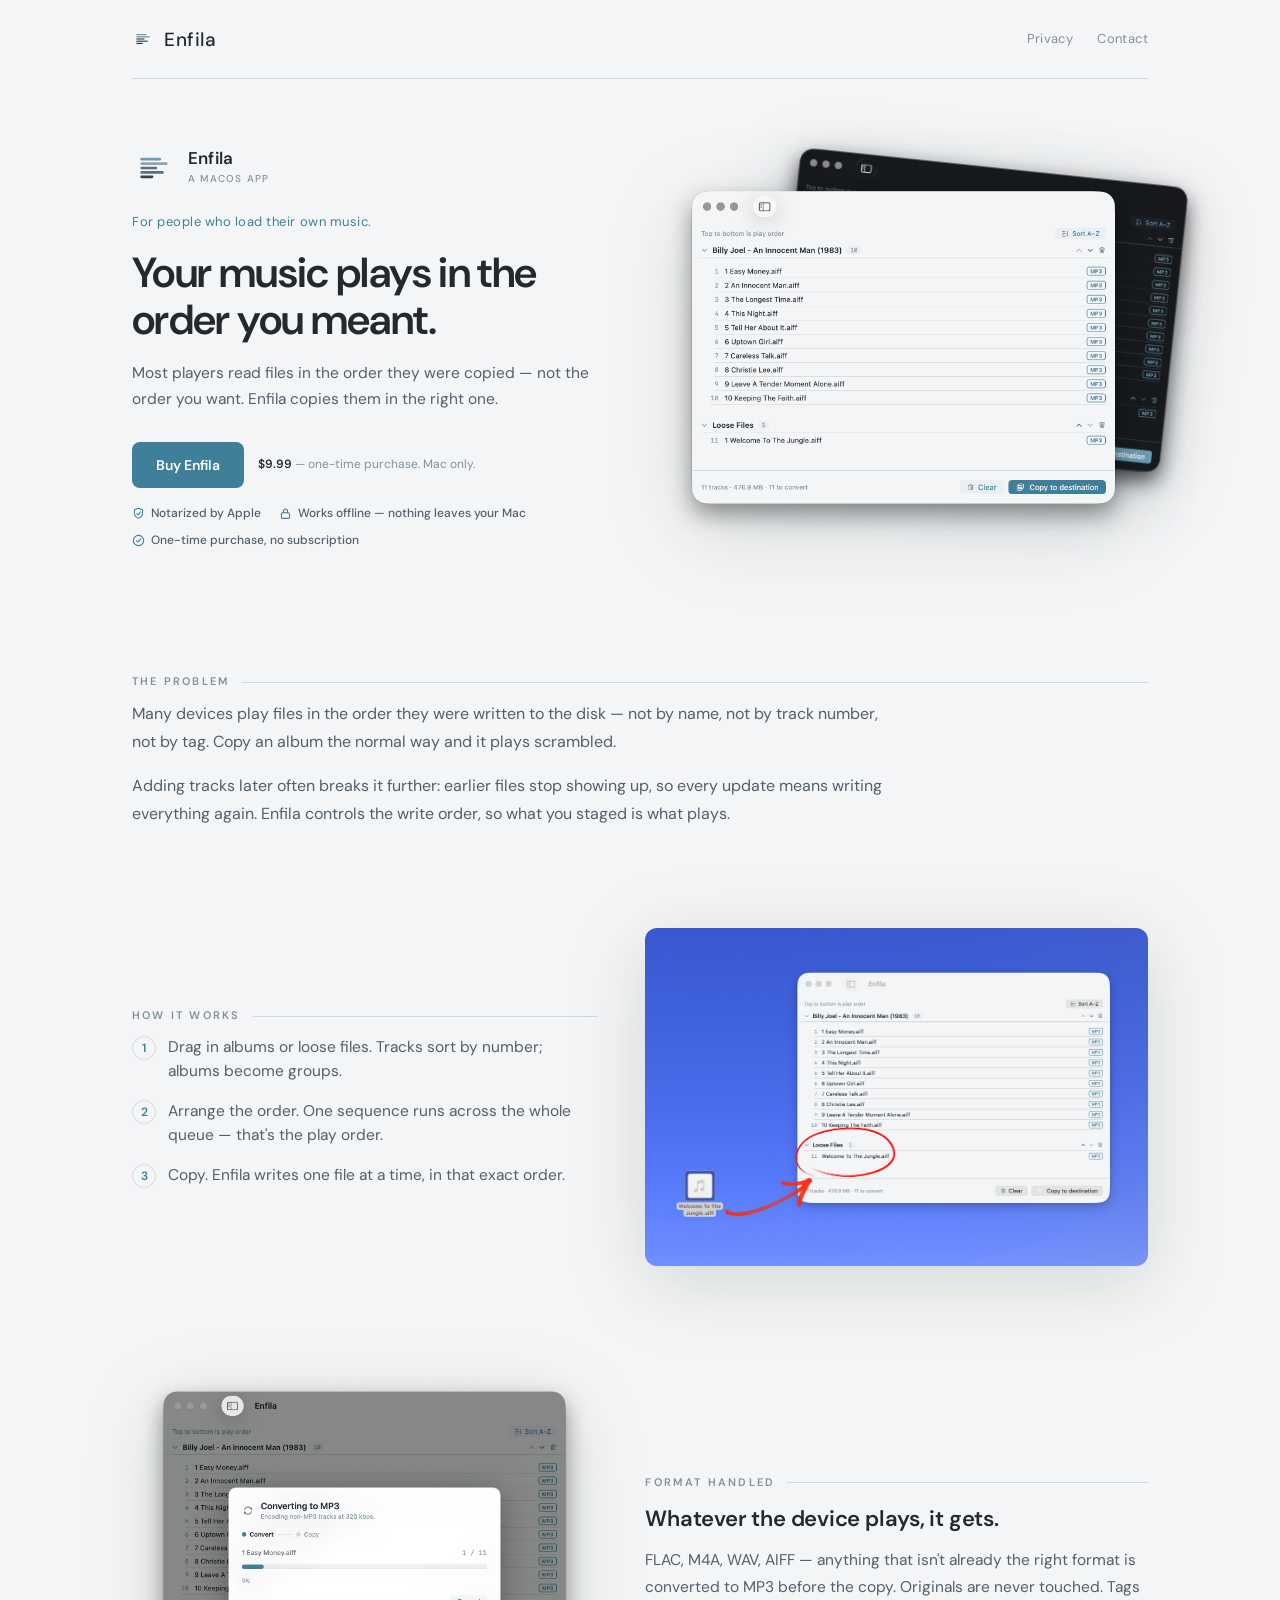
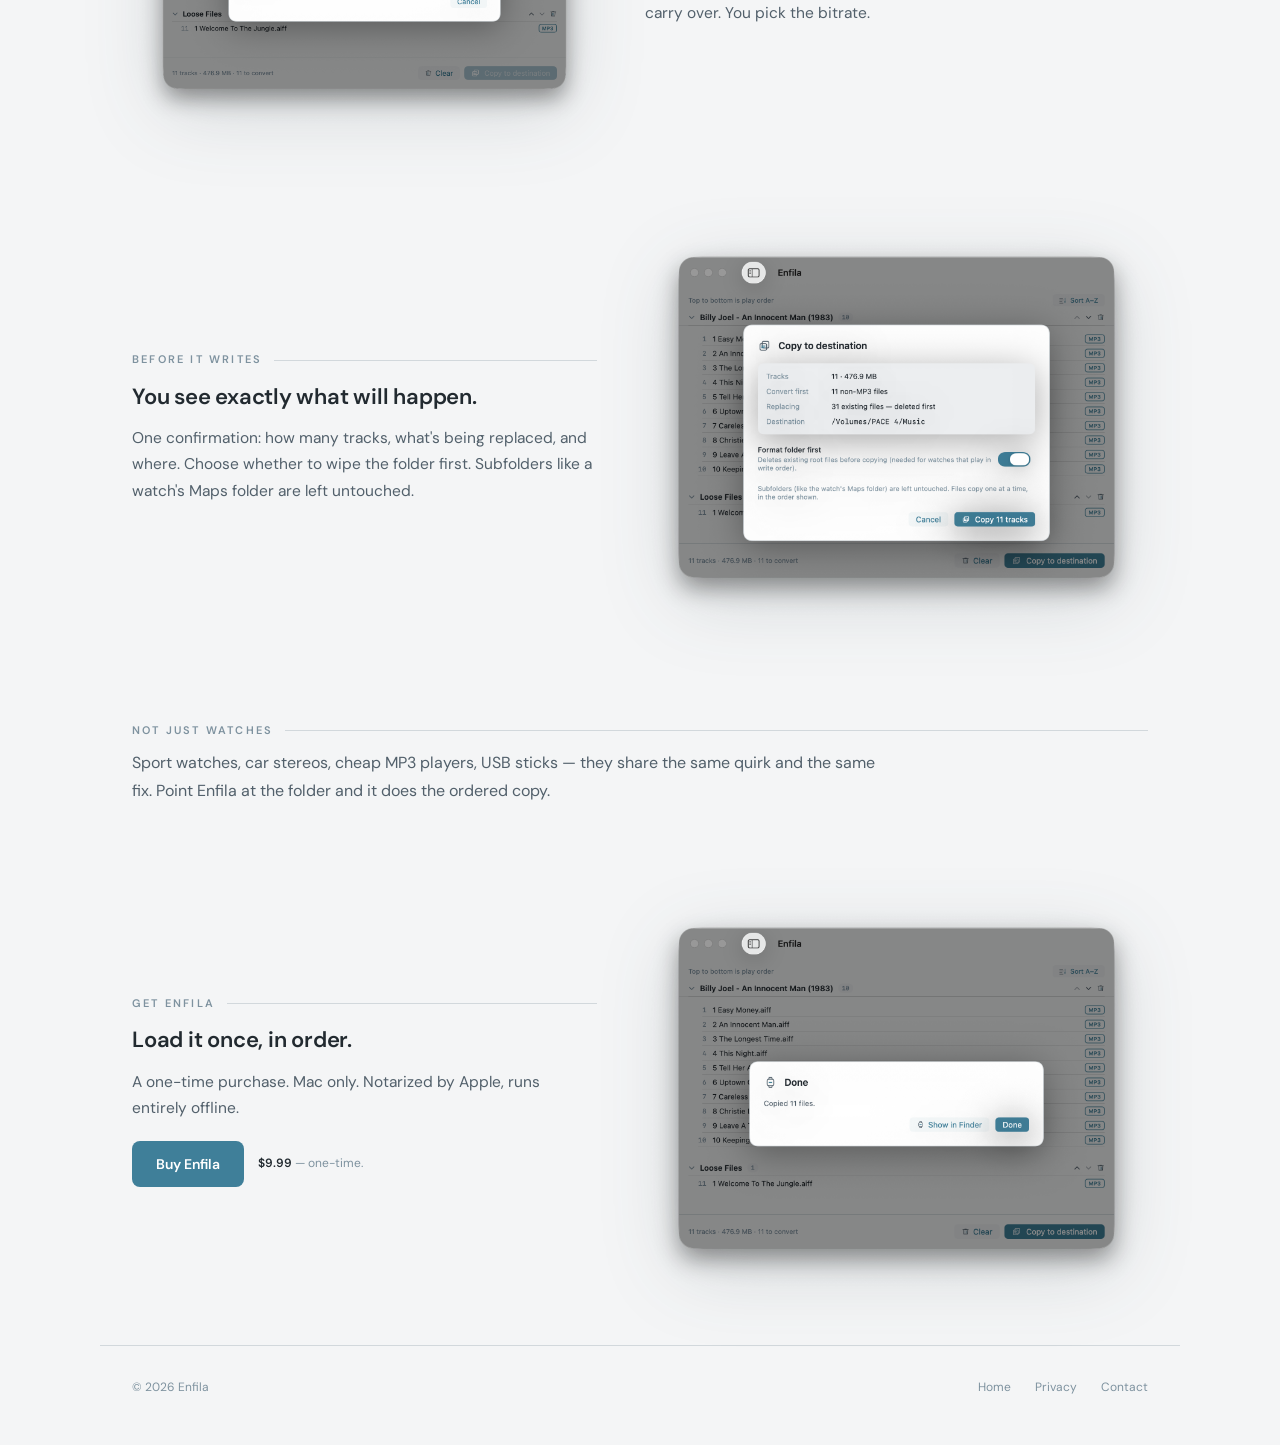
==== commit cc58d99f: "Site: launch buy buttons, trim dividers, privacy + hosting updates - Buy buttons live, pointed at ne" ====
--- a/index.html
+++ b/index.html
@@ -57,21 +57,20 @@
     <h1>Your music plays in the order you meant.</h1>
     <p class="hero-sub">Most players read files in the order they were copied — not the order you want. Enfila copies them in the right one.</p>
 
-    <!-- BUY ROW — restore when the app is live; swap back in for EMAIL CAPTURE below.
+    <!-- BUY ROW — live. Swap for EMAIL CAPTURE below if reverting to pre-launch. -->
     <div class="buy-row">
-      <a href="https://enfila.lemonsqueezy.com/checkout/buy/a7d39575-3db5-4ff4-99bb-8c974c9e13f9" class="buy-btn">Buy Enfila</a>
+      <a href="https://enfila.lemonsqueezy.com/checkout/buy/20e1ea14-c2d2-4b92-948e-69980c1cc3af" class="buy-btn">Buy Enfila</a>
       <span class="buy-note"><strong class="buy-price">$9.99</strong> — one-time purchase. Mac only.</span>
     </div>
-    -->
-
-    <!-- EMAIL CAPTURE — pre-launch; swap for BUY ROW above when shipping. -->
-    <form class="email-form" action="https://formsubmit.co/notify@enfila.app" method="post">
-      <input type="hidden" name="_subject" value="Enfila — notify me at launch">
-      <input type="hidden" name="_captcha" value="false">
-      <input type="text" name="_honey" style="display:none">
+
+    <!-- EMAIL CAPTURE — pre-launch only; swap for BUY ROW above when shipping.
+    <form class="email-form" name="notify" method="POST" data-netlify="true" netlify-honeypot="bot-field">
+      <input type="hidden" name="form-name" value="notify">
+      <p hidden><label>Leave this field empty: <input name="bot-field"></label></p>
       <input type="email" name="email" placeholder="you@example.com" aria-label="Email address" required>
       <button type="submit">Notify me</button>
     </form>
+    -->
     <!-- /EMAIL CAPTURE -->
 
     <div class="trust-row">
@@ -97,8 +96,6 @@
   </div>
 </section>
 
-<div class="rule band"><hr></div>
-
 <!-- The problem -->
 <section class="section band">
   <div class="section-label">The problem</div>
@@ -153,8 +150,6 @@
   </div>
 </section>
 
-<div class="rule band"><hr></div>
-
 <!-- Not just watches -->
 <section class="section band">
   <div class="section-label">Not just watches</div>
@@ -169,20 +164,19 @@
     <div class="section-label">Get Enfila</div>
     <h2>Load it once, in order.</h2>
     <p class="close-caption">A one-time purchase. Mac only. Notarized by Apple, runs entirely offline.</p>
-    <!-- BUY ROW — restore when the app is live; swap back in for EMAIL CAPTURE below.
+    <!-- BUY ROW — live. Swap for EMAIL CAPTURE below if reverting to pre-launch. -->
     <div class="buy-row">
-      <a href="https://enfila.lemonsqueezy.com/checkout/buy/a7d39575-3db5-4ff4-99bb-8c974c9e13f9" class="buy-btn">Buy Enfila</a>
+      <a href="https://enfila.lemonsqueezy.com/checkout/buy/20e1ea14-c2d2-4b92-948e-69980c1cc3af" class="buy-btn">Buy Enfila</a>
       <span class="buy-note"><strong class="buy-price">$9.99</strong> — one-time.</span>
     </div>
-    -->
-    <!-- EMAIL CAPTURE — pre-launch; swap for BUY ROW above when shipping. -->
-    <form class="email-form" action="https://formsubmit.co/notify@enfila.app" method="post">
-      <input type="hidden" name="_subject" value="Enfila — notify me at launch">
-      <input type="hidden" name="_captcha" value="false">
-      <input type="text" name="_honey" style="display:none">
+    <!-- EMAIL CAPTURE — pre-launch only; swap for BUY ROW above when shipping.
+    <form class="email-form" name="notify" method="POST" data-netlify="true" netlify-honeypot="bot-field">
+      <input type="hidden" name="form-name" value="notify">
+      <p hidden><label>Leave this field empty: <input name="bot-field"></label></p>
       <input type="email" name="email" placeholder="you@example.com" aria-label="Email address" required>
       <button type="submit">Notify me</button>
     </form>
+    -->
     <!-- /EMAIL CAPTURE -->
   </div>
   <div class="feature-shot">
--- a/css/style.css
+++ b/css/style.css
@@ -187,8 +187,8 @@
 /* ---- Plain text section ---- */
 .section { padding-top: 3rem; padding-bottom: 3rem; }
 .section-label {
-  font-size: 9px; font-weight: 600; letter-spacing: 0.2em; text-transform: uppercase;
-  color: var(--muted); margin-bottom: 1.1rem;
+  font-size: 11px; font-weight: 600; letter-spacing: 0.2em; text-transform: uppercase;
+  color: var(--muted); margin-bottom: 0.6rem;
   display: flex; align-items: center; gap: 12px;
 }
 .section-label::after { content: ''; flex: 1; height: 1px; background: var(--border); }
